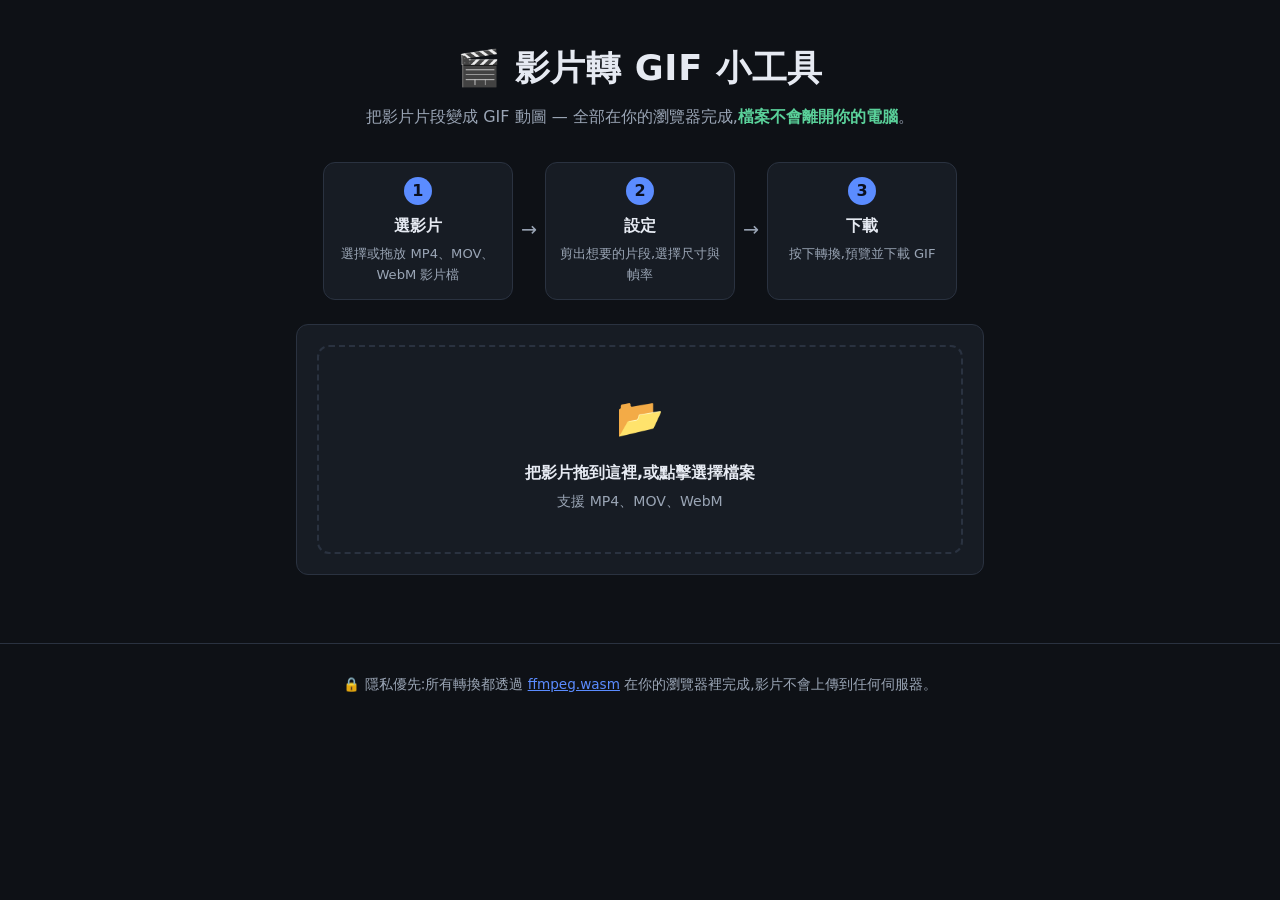
==== index.html @ 82e6c0b5 "建立影片轉 GIF 小工具網站 純 HTML/CSS/JS 靜態網站,使用 ffmpeg.wasm(單執行緒 core)在瀏覽器內 將影片片段轉成 GIF,支援拖放選檔、片段剪輯、尺寸/幀率選項、進度" ====
<!DOCTYPE html>
<html lang="zh-Hant">
<head>
  <meta charset="UTF-8">
  <meta name="viewport" content="width=device-width, initial-scale=1.0">
  <title>影片轉 GIF 小工具</title>
  <meta name="description" content="在瀏覽器裡把影片轉成 GIF,檔案不會上傳到任何伺服器。">
  <link rel="stylesheet" href="style.css">
  <link rel="icon" href="data:image/svg+xml,<svg xmlns='http://www.w3.org/2000/svg' viewBox='0 0 100 100'><text y='.9em' font-size='90'>🎬</text></svg>">
</head>
<body>
  <header class="site-header">
    <h1>🎬 影片轉 GIF 小工具</h1>
    <p class="tagline">把影片片段變成 GIF 動圖 — 全部在你的瀏覽器完成,<strong>檔案不會離開你的電腦</strong>。</p>
  </header>

  <main>
    <!-- 使用說明 -->
    <section class="steps" aria-label="使用說明">
      <div class="step">
        <div class="step-num">1</div>
        <h2>選影片</h2>
        <p>選擇或拖放 MP4、MOV、WebM 影片檔</p>
      </div>
      <div class="step-arrow" aria-hidden="true">→</div>
      <div class="step">
        <div class="step-num">2</div>
        <h2>設定</h2>
        <p>剪出想要的片段,選擇尺寸與幀率</p>
      </div>
      <div class="step-arrow" aria-hidden="true">→</div>
      <div class="step">
        <div class="step-num">3</div>
        <h2>下載</h2>
        <p>按下轉換,預覽並下載 GIF</p>
      </div>
    </section>

    <!-- 步驟 1:選擇檔案 -->
    <section class="card" id="pick-card">
      <div id="drop-zone" class="drop-zone" tabindex="0" role="button" aria-label="選擇或拖放影片檔">
        <div class="drop-icon" aria-hidden="true">📂</div>
        <p class="drop-title">把影片拖到這裡,或點擊選擇檔案</p>
        <p class="drop-hint">支援 MP4、MOV、WebM</p>
        <input type="file" id="file-input" accept="video/mp4,video/quicktime,video/webm,.mp4,.mov,.webm" hidden>
      </div>
      <p id="file-error" class="error-msg" hidden></p>
    </section>

    <!-- 步驟 2:預覽與設定 -->
    <section class="card workspace" id="workspace" hidden>
      <div class="file-info">
        <span id="file-name"></span>
        <button type="button" id="change-file-btn" class="btn btn-ghost">換一個影片</button>
      </div>

      <video id="video-preview" controls playsinline></video>

      <fieldset class="trim">
        <legend>剪輯片段</legend>
        <div class="trim-row">
          <label for="start-range">開始時間</label>
          <input type="range" id="start-range" min="0" max="0" step="0.1" value="0">
          <input type="number" id="start-input" min="0" step="0.1" value="0"> 秒
          <button type="button" class="btn btn-small" id="start-now-btn" title="把開始時間設為影片目前播放的位置">取目前位置</button>
        </div>
        <div class="trim-row">
          <label for="end-range">結束時間</label>
          <input type="range" id="end-range" min="0" max="0" step="0.1" value="0">
          <input type="number" id="end-input" min="0" step="0.1" value="0"> 秒
          <button type="button" class="btn btn-small" id="end-now-btn" title="把結束時間設為影片目前播放的位置">取目前位置</button>
        </div>
        <p class="trim-summary">片段長度:<strong id="clip-length">0</strong> 秒
          <button type="button" class="btn btn-small" id="play-clip-btn">▶ 播放此片段</button>
        </p>
        <p id="length-warning" class="warn-msg" hidden></p>
      </fieldset>

      <fieldset class="options">
        <legend>GIF 設定</legend>
        <div class="option-group" role="radiogroup" aria-label="GIF 尺寸">
          <span class="option-label">尺寸</span>
          <label class="chip"><input type="radio" name="size" value="240"><span>小(寬 240px)</span></label>
          <label class="chip"><input type="radio" name="size" value="360" checked><span>中(寬 360px)</span></label>
          <label class="chip"><input type="radio" name="size" value="480"><span>大(寬 480px)</span></label>
        </div>
        <div class="option-group" role="radiogroup" aria-label="幀率">
          <span class="option-label">幀率</span>
          <label class="chip"><input type="radio" name="fps" value="8"><span>8 fps(檔案較小)</span></label>
          <label class="chip"><input type="radio" name="fps" value="12" checked><span>12 fps(建議)</span></label>
          <label class="chip"><input type="radio" name="fps" value="15"><span>15 fps</span></label>
          <label class="chip"><input type="radio" name="fps" value="24"><span>24 fps(較流暢)</span></label>
        </div>
      </fieldset>

      <button type="button" id="convert-btn" class="btn btn-primary">🚀 開始轉換</button>

      <!-- 進度 -->
      <div id="progress-area" class="progress-area" hidden>
        <p id="progress-text">準備中…</p>
        <div class="progress-track"><div id="progress-bar" class="progress-bar"></div></div>
        <button type="button" id="cancel-btn" class="btn btn-ghost">取消</button>
      </div>
      <p id="convert-error" class="error-msg" hidden></p>
    </section>

    <!-- 步驟 3:結果 -->
    <section class="card" id="result-card" hidden>
      <h2 class="result-title">✅ 轉換完成!</h2>
      <img id="gif-preview" alt="轉換完成的 GIF 預覽">
      <p class="result-meta">檔案大小:<strong id="gif-size"></strong></p>
      <p id="size-warning" class="warn-msg" hidden></p>
      <div class="result-actions">
        <a id="download-btn" class="btn btn-primary" download="output.gif">⬇ 下載 GIF</a>
        <button type="button" id="again-btn" class="btn btn-ghost">調整設定再轉一次</button>
      </div>
    </section>
  </main>

  <footer class="site-footer">
    <p>🔒 隱私優先:所有轉換都透過 <a href="https://ffmpegwasm.netlify.app/" target="_blank" rel="noopener">ffmpeg.wasm</a> 在你的瀏覽器裡完成,影片不會上傳到任何伺服器。</p>
  </footer>

  <script src="app.js"></script>
</body>
</html>
---- style.css ----
/* ===== 影片轉 GIF 小工具 — 深色主題 ===== */

:root {
  --bg: #0e1116;
  --bg-card: #171c24;
  --bg-inset: #10151c;
  --border: #2a3240;
  --text: #e6eaf2;
  --text-dim: #9aa5b5;
  --accent: #5b8cff;
  --accent-hover: #7aa2ff;
  --accent-text: #0b1020;
  --warn: #ffc95c;
  --error: #ff7a7a;
  --ok: #5ad19a;
  --radius: 12px;
}

* { box-sizing: border-box; }

html { color-scheme: dark; }

body {
  margin: 0;
  background: var(--bg);
  color: var(--text);
  font-family: "Noto Sans TC", "PingFang TC", "Microsoft JhengHei",
    system-ui, -apple-system, "Segoe UI", sans-serif;
  line-height: 1.6;
  -webkit-font-smoothing: antialiased;
}

main {
  max-width: 720px;
  margin: 0 auto;
  padding: 0 16px 48px;
}

a { color: var(--accent); }

/* ---- 頁首 ---- */
.site-header {
  text-align: center;
  padding: 40px 16px 8px;
}

.site-header h1 {
  margin: 0 0 8px;
  font-size: clamp(1.6rem, 4vw, 2.2rem);
  letter-spacing: 0.02em;
}

.tagline {
  margin: 0;
  color: var(--text-dim);
}

.tagline strong { color: var(--ok); }

/* ---- 三步驟說明 ---- */
.steps {
  display: flex;
  align-items: stretch;
  justify-content: center;
  gap: 8px;
  margin: 24px 0;
}

.step {
  flex: 1;
  max-width: 190px;
  background: var(--bg-card);
  border: 1px solid var(--border);
  border-radius: var(--radius);
  padding: 14px 12px;
  text-align: center;
}

.step h2 {
  margin: 8px 0 4px;
  font-size: 1rem;
}

.step p {
  margin: 0;
  font-size: 0.82rem;
  color: var(--text-dim);
}

.step-num {
  width: 28px;
  height: 28px;
  margin: 0 auto;
  border-radius: 50%;
  background: var(--accent);
  color: var(--accent-text);
  font-weight: 700;
  display: flex;
  align-items: center;
  justify-content: center;
}

.step-arrow {
  align-self: center;
  color: var(--text-dim);
  font-size: 1.2rem;
}

/* ---- 卡片 ---- */
.card {
  background: var(--bg-card);
  border: 1px solid var(--border);
  border-radius: var(--radius);
  padding: 20px;
  margin-bottom: 20px;
}

/* ---- 拖放區 ---- */
.drop-zone {
  border: 2px dashed var(--border);
  border-radius: var(--radius);
  padding: 40px 16px;
  text-align: center;
  cursor: pointer;
  transition: border-color 0.15s, background-color 0.15s;
}

.drop-zone:hover,
.drop-zone:focus-visible,
.drop-zone.dragover {
  border-color: var(--accent);
  background: rgba(91, 140, 255, 0.06);
  outline: none;
}

.drop-icon { font-size: 2.4rem; }

.drop-title {
  margin: 12px 0 4px;
  font-weight: 600;
}

.drop-hint {
  margin: 0;
  color: var(--text-dim);
  font-size: 0.88rem;
}

/* ---- 工作區 ---- */
.file-info {
  display: flex;
  align-items: center;
  justify-content: space-between;
  gap: 12px;
  margin-bottom: 12px;
  color: var(--text-dim);
  font-size: 0.9rem;
  word-break: break-all;
}

#video-preview {
  width: 100%;
  max-height: 380px;
  border-radius: 8px;
  background: #000;
}

/* ---- 剪輯 / 選項 ---- */
fieldset {
  border: 1px solid var(--border);
  border-radius: var(--radius);
  margin: 16px 0 0;
  padding: 12px 16px 16px;
}

legend {
  padding: 0 8px;
  color: var(--text-dim);
  font-size: 0.88rem;
}

.trim-row {
  display: flex;
  align-items: center;
  gap: 10px;
  margin: 10px 0;
  flex-wrap: wrap;
}

.trim-row label {
  width: 64px;
  flex-shrink: 0;
  font-size: 0.9rem;
}

.trim-row input[type="range"] {
  flex: 1;
  min-width: 140px;
  accent-color: var(--accent);
}

.trim-row input[type="number"] {
  width: 84px;
  background: var(--bg-inset);
  color: var(--text);
  border: 1px solid var(--border);
  border-radius: 6px;
  padding: 6px 8px;
  font-size: 0.9rem;
}

.trim-summary {
  margin: 12px 0 0;
  font-size: 0.9rem;
  color: var(--text-dim);
  display: flex;
  align-items: center;
  gap: 12px;
  flex-wrap: wrap;
}

.trim-summary strong { color: var(--text); }

/* ---- 選項 chips ---- */
.option-group {
  display: flex;
  align-items: center;
  gap: 8px;
  flex-wrap: wrap;
  margin: 10px 0;
}

.option-label {
  width: 40px;
  flex-shrink: 0;
  font-size: 0.9rem;
}

.chip input { position: absolute; opacity: 0; pointer-events: none; }

.chip span {
  display: inline-block;
  padding: 6px 14px;
  border: 1px solid var(--border);
  border-radius: 999px;
  font-size: 0.85rem;
  color: var(--text-dim);
  cursor: pointer;
  transition: all 0.15s;
  user-select: none;
}

.chip input:checked + span {
  background: var(--accent);
  border-color: var(--accent);
  color: var(--accent-text);
  font-weight: 600;
}

.chip input:focus-visible + span {
  outline: 2px solid var(--accent-hover);
  outline-offset: 2px;
}

.chip:hover span { border-color: var(--accent); }

/* ---- 按鈕 ---- */
.btn {
  display: inline-flex;
  align-items: center;
  justify-content: center;
  gap: 6px;
  border: 1px solid var(--border);
  border-radius: 8px;
  background: var(--bg-inset);
  color: var(--text);
  padding: 10px 18px;
  font-size: 0.95rem;
  font-family: inherit;
  cursor: pointer;
  text-decoration: none;
  transition: all 0.15s;
}

.btn:hover { border-color: var(--accent); }

.btn-primary {
  background: var(--accent);
  border-color: var(--accent);
  color: var(--accent-text);
  font-weight: 700;
  width: 100%;
  margin-top: 20px;
  padding: 13px 18px;
  font-size: 1.05rem;
}

.btn-primary:hover { background: var(--accent-hover); }

.btn-primary:disabled {
  opacity: 0.5;
  cursor: not-allowed;
}

.btn-ghost {
  background: transparent;
  color: var(--text-dim);
  padding: 6px 12px;
  font-size: 0.85rem;
  flex-shrink: 0;
}

.btn-small {
  padding: 4px 10px;
  font-size: 0.8rem;
  color: var(--text-dim);
}

/* ---- 進度 ---- */
.progress-area {
  margin-top: 20px;
  text-align: center;
}

#progress-text {
  margin: 0 0 10px;
  color: var(--text-dim);
  font-size: 0.9rem;
}

.progress-track {
  height: 10px;
  border-radius: 999px;
  background: var(--bg-inset);
  border: 1px solid var(--border);
  overflow: hidden;
  margin-bottom: 12px;
}

.progress-bar {
  height: 100%;
  width: 0%;
  border-radius: 999px;
  background: linear-gradient(90deg, var(--accent), #8ad1ff);
  transition: width 0.2s;
}

/* ---- 結果 ---- */
#result-card { text-align: center; }

.result-title { margin: 0 0 16px; font-size: 1.2rem; color: var(--ok); }

#gif-preview {
  max-width: 100%;
  border-radius: 8px;
  border: 1px solid var(--border);
}

.result-meta {
  color: var(--text-dim);
  font-size: 0.9rem;
}

.result-meta strong { color: var(--text); }

.result-actions {
  display: flex;
  gap: 12px;
  justify-content: center;
  flex-wrap: wrap;
}

.result-actions .btn-primary {
  width: auto;
  margin-top: 0;
}

/* ---- 訊息 ---- */
.error-msg {
  color: var(--error);
  font-size: 0.9rem;
  margin: 12px 0 0;
  white-space: pre-line;
}

.warn-msg {
  color: var(--warn);
  font-size: 0.88rem;
  background: rgba(255, 201, 92, 0.08);
  border: 1px solid rgba(255, 201, 92, 0.3);
  border-radius: 8px;
  padding: 10px 12px;
  margin: 12px 0 0;
}

/* ---- 頁尾 ---- */
.site-footer {
  text-align: center;
  color: var(--text-dim);
  font-size: 0.85rem;
  padding: 16px;
  border-top: 1px solid var(--border);
}

/* ---- 手機 ---- */
@media (max-width: 560px) {
  .steps { flex-direction: column; align-items: center; }
  .step { max-width: 100%; width: 100%; }
  .step-arrow { transform: rotate(90deg); }
  .trim-row label { width: 100%; }
  .option-label { width: 100%; }
}
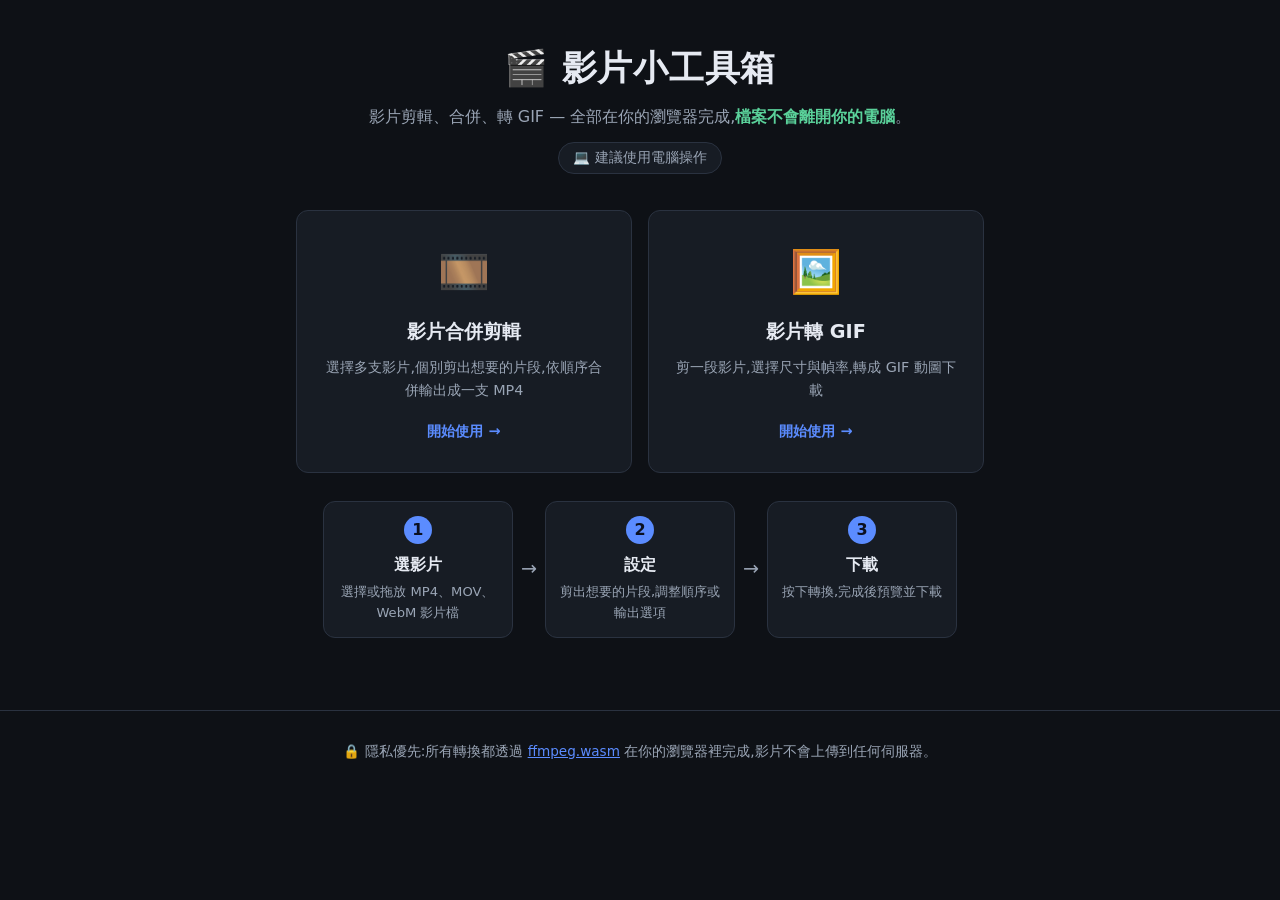
==== commit 15961fb2: "v2 第一階段:新增影片合併剪輯工具,首頁改為工具選單 - index.html 改為工具選單(影片合併剪輯/影片轉 GIF 兩個入口),標示建議使用電腦操作 - 新增 merge.html/merg" ====
--- a/index.html
+++ b/index.html
@@ -3,19 +3,34 @@
 <head>
   <meta charset="UTF-8">
   <meta name="viewport" content="width=device-width, initial-scale=1.0">
-  <title>影片轉 GIF 小工具</title>
-  <meta name="description" content="在瀏覽器裡把影片轉成 GIF,檔案不會上傳到任何伺服器。">
+  <title>影片小工具箱</title>
+  <meta name="description" content="在瀏覽器裡剪輯合併影片、把影片轉成 GIF,檔案不會上傳到任何伺服器。">
   <link rel="stylesheet" href="style.css">
   <link rel="icon" href="data:image/svg+xml,<svg xmlns='http://www.w3.org/2000/svg' viewBox='0 0 100 100'><text y='.9em' font-size='90'>🎬</text></svg>">
 </head>
 <body>
   <header class="site-header">
-    <h1>🎬 影片轉 GIF 小工具</h1>
-    <p class="tagline">把影片片段變成 GIF 動圖 — 全部在你的瀏覽器完成,<strong>檔案不會離開你的電腦</strong>。</p>
+    <h1>🎬 影片小工具箱</h1>
+    <p class="tagline">影片剪輯、合併、轉 GIF — 全部在你的瀏覽器完成,<strong>檔案不會離開你的電腦</strong>。</p>
+    <p class="desktop-hint">💻 建議使用電腦操作</p>
   </header>
 
   <main>
-    <!-- 使用說明 -->
+    <section class="tool-menu" aria-label="工具選單">
+      <a class="tool-card" href="merge.html">
+        <div class="tool-icon" aria-hidden="true">🎞️</div>
+        <h2>影片合併剪輯</h2>
+        <p>選擇多支影片,個別剪出想要的片段,依順序合併輸出成一支 MP4</p>
+        <span class="tool-go">開始使用 →</span>
+      </a>
+      <a class="tool-card" href="gif.html">
+        <div class="tool-icon" aria-hidden="true">🖼️</div>
+        <h2>影片轉 GIF</h2>
+        <p>剪一段影片,選擇尺寸與幀率,轉成 GIF 動圖下載</p>
+        <span class="tool-go">開始使用 →</span>
+      </a>
+    </section>
+
     <section class="steps" aria-label="使用說明">
       <div class="step">
         <div class="step-num">1</div>
@@ -26,93 +41,13 @@
       <div class="step">
         <div class="step-num">2</div>
         <h2>設定</h2>
-        <p>剪出想要的片段,選擇尺寸與幀率</p>
+        <p>剪出想要的片段,調整順序或輸出選項</p>
       </div>
       <div class="step-arrow" aria-hidden="true">→</div>
       <div class="step">
         <div class="step-num">3</div>
         <h2>下載</h2>
-        <p>按下轉換,預覽並下載 GIF</p>
-      </div>
-    </section>
-
-    <!-- 步驟 1:選擇檔案 -->
-    <section class="card" id="pick-card">
-      <div id="drop-zone" class="drop-zone" tabindex="0" role="button" aria-label="選擇或拖放影片檔">
-        <div class="drop-icon" aria-hidden="true">📂</div>
-        <p class="drop-title">把影片拖到這裡,或點擊選擇檔案</p>
-        <p class="drop-hint">支援 MP4、MOV、WebM</p>
-        <input type="file" id="file-input" accept="video/mp4,video/quicktime,video/webm,.mp4,.mov,.webm" hidden>
-      </div>
-      <p id="file-error" class="error-msg" hidden></p>
-    </section>
-
-    <!-- 步驟 2:預覽與設定 -->
-    <section class="card workspace" id="workspace" hidden>
-      <div class="file-info">
-        <span id="file-name"></span>
-        <button type="button" id="change-file-btn" class="btn btn-ghost">換一個影片</button>
-      </div>
-
-      <video id="video-preview" controls playsinline></video>
-
-      <fieldset class="trim">
-        <legend>剪輯片段</legend>
-        <div class="trim-row">
-          <label for="start-range">開始時間</label>
-          <input type="range" id="start-range" min="0" max="0" step="0.1" value="0">
-          <input type="number" id="start-input" min="0" step="0.1" value="0"> 秒
-          <button type="button" class="btn btn-small" id="start-now-btn" title="把開始時間設為影片目前播放的位置">取目前位置</button>
-        </div>
-        <div class="trim-row">
-          <label for="end-range">結束時間</label>
-          <input type="range" id="end-range" min="0" max="0" step="0.1" value="0">
-          <input type="number" id="end-input" min="0" step="0.1" value="0"> 秒
-          <button type="button" class="btn btn-small" id="end-now-btn" title="把結束時間設為影片目前播放的位置">取目前位置</button>
-        </div>
-        <p class="trim-summary">片段長度:<strong id="clip-length">0</strong> 秒
-          <button type="button" class="btn btn-small" id="play-clip-btn">▶ 播放此片段</button>
-        </p>
-        <p id="length-warning" class="warn-msg" hidden></p>
-      </fieldset>
-
-      <fieldset class="options">
-        <legend>GIF 設定</legend>
-        <div class="option-group" role="radiogroup" aria-label="GIF 尺寸">
-          <span class="option-label">尺寸</span>
-          <label class="chip"><input type="radio" name="size" value="240"><span>小(寬 240px)</span></label>
-          <label class="chip"><input type="radio" name="size" value="360" checked><span>中(寬 360px)</span></label>
-          <label class="chip"><input type="radio" name="size" value="480"><span>大(寬 480px)</span></label>
-        </div>
-        <div class="option-group" role="radiogroup" aria-label="幀率">
-          <span class="option-label">幀率</span>
-          <label class="chip"><input type="radio" name="fps" value="8"><span>8 fps(檔案較小)</span></label>
-          <label class="chip"><input type="radio" name="fps" value="12" checked><span>12 fps(建議)</span></label>
-          <label class="chip"><input type="radio" name="fps" value="15"><span>15 fps</span></label>
-          <label class="chip"><input type="radio" name="fps" value="24"><span>24 fps(較流暢)</span></label>
-        </div>
-      </fieldset>
-
-      <button type="button" id="convert-btn" class="btn btn-primary">🚀 開始轉換</button>
-
-      <!-- 進度 -->
-      <div id="progress-area" class="progress-area" hidden>
-        <p id="progress-text">準備中…</p>
-        <div class="progress-track"><div id="progress-bar" class="progress-bar"></div></div>
-        <button type="button" id="cancel-btn" class="btn btn-ghost">取消</button>
-      </div>
-      <p id="convert-error" class="error-msg" hidden></p>
-    </section>
-
-    <!-- 步驟 3:結果 -->
-    <section class="card" id="result-card" hidden>
-      <h2 class="result-title">✅ 轉換完成!</h2>
-      <img id="gif-preview" alt="轉換完成的 GIF 預覽">
-      <p class="result-meta">檔案大小:<strong id="gif-size"></strong></p>
-      <p id="size-warning" class="warn-msg" hidden></p>
-      <div class="result-actions">
-        <a id="download-btn" class="btn btn-primary" download="output.gif">⬇ 下載 GIF</a>
-        <button type="button" id="again-btn" class="btn btn-ghost">調整設定再轉一次</button>
+        <p>按下轉換,完成後預覽並下載</p>
       </div>
     </section>
   </main>
@@ -120,7 +55,5 @@
   <footer class="site-footer">
     <p>🔒 隱私優先:所有轉換都透過 <a href="https://ffmpegwasm.netlify.app/" target="_blank" rel="noopener">ffmpeg.wasm</a> 在你的瀏覽器裡完成,影片不會上傳到任何伺服器。</p>
   </footer>
-
-  <script src="app.js"></script>
 </body>
 </html>
--- a/style.css
+++ b/style.css
@@ -57,6 +57,74 @@
 
 .tagline strong { color: var(--ok); }
 
+.desktop-hint {
+  display: inline-block;
+  margin: 12px 0 0;
+  padding: 4px 14px;
+  border: 1px solid var(--border);
+  border-radius: 999px;
+  color: var(--text-dim);
+  font-size: 0.85rem;
+  background: var(--bg-card);
+}
+
+.back-link {
+  margin: 0 0 4px;
+  font-size: 0.9rem;
+}
+
+.back-link a {
+  color: var(--text-dim);
+  text-decoration: none;
+}
+
+.back-link a:hover { color: var(--accent); }
+
+/* ---- 工具選單 ---- */
+.tool-menu {
+  display: flex;
+  gap: 16px;
+  margin: 28px 0;
+}
+
+.tool-card {
+  flex: 1;
+  display: block;
+  background: var(--bg-card);
+  border: 1px solid var(--border);
+  border-radius: var(--radius);
+  padding: 28px 24px;
+  text-align: center;
+  text-decoration: none;
+  color: var(--text);
+  transition: border-color 0.15s, transform 0.15s, background-color 0.15s;
+}
+
+.tool-card:hover {
+  border-color: var(--accent);
+  background: rgba(91, 140, 255, 0.06);
+  transform: translateY(-2px);
+}
+
+.tool-icon { font-size: 2.6rem; }
+
+.tool-card h2 {
+  margin: 12px 0 8px;
+  font-size: 1.2rem;
+}
+
+.tool-card p {
+  margin: 0 0 16px;
+  color: var(--text-dim);
+  font-size: 0.9rem;
+}
+
+.tool-go {
+  color: var(--accent);
+  font-size: 0.9rem;
+  font-weight: 600;
+}
+
 /* ---- 三步驟說明 ---- */
 .steps {
   display: flex;
@@ -316,6 +384,134 @@
   color: var(--text-dim);
 }
 
+/* ---- 影片清單(合併剪輯) ---- */
+.list-header {
+  display: flex;
+  align-items: baseline;
+  justify-content: space-between;
+  gap: 12px;
+  flex-wrap: wrap;
+}
+
+.section-title {
+  margin: 0;
+  font-size: 1.05rem;
+}
+
+.list-total {
+  margin: 0;
+  color: var(--text-dim);
+  font-size: 0.9rem;
+}
+
+.list-total strong { color: var(--text); }
+
+.list-hint {
+  margin: 8px 0 0;
+  color: var(--text-dim);
+  font-size: 0.85rem;
+}
+
+.video-list {
+  list-style: none;
+  margin: 16px 0;
+  padding: 0;
+  display: flex;
+  flex-direction: column;
+  gap: 8px;
+}
+
+.video-item {
+  display: flex;
+  align-items: center;
+  gap: 10px;
+  background: var(--bg-inset);
+  border: 1px solid var(--border);
+  border-radius: 10px;
+  padding: 10px 12px;
+}
+
+.video-item.selected { border-color: var(--accent); }
+
+.video-item.dragging { opacity: 0.4; }
+
+.video-item.drop-target {
+  border-color: var(--accent);
+  background: rgba(91, 140, 255, 0.1);
+}
+
+.drag-handle {
+  cursor: grab;
+  color: var(--text-dim);
+  font-size: 1.1rem;
+  user-select: none;
+  flex-shrink: 0;
+}
+
+.item-index {
+  width: 24px;
+  height: 24px;
+  flex-shrink: 0;
+  border-radius: 50%;
+  background: var(--border);
+  color: var(--text);
+  font-size: 0.8rem;
+  font-weight: 700;
+  display: flex;
+  align-items: center;
+  justify-content: center;
+}
+
+.item-info {
+  flex: 1;
+  min-width: 0;
+}
+
+.item-name {
+  font-size: 0.92rem;
+  overflow: hidden;
+  text-overflow: ellipsis;
+  white-space: nowrap;
+}
+
+.item-meta {
+  color: var(--text-dim);
+  font-size: 0.8rem;
+}
+
+.item-actions {
+  display: flex;
+  gap: 6px;
+  flex-shrink: 0;
+}
+
+.item-actions .btn:disabled {
+  opacity: 0.35;
+  cursor: not-allowed;
+}
+
+#editor-video,
+#result-video {
+  width: 100%;
+  max-height: 380px;
+  border-radius: 8px;
+  background: #000;
+}
+
+.merge-summary {
+  margin: 0;
+  font-size: 0.95rem;
+  color: var(--text-dim);
+}
+
+.merge-summary strong { color: var(--text); }
+
+.merge-hint {
+  margin: 8px 0 0;
+  color: var(--text-dim);
+  font-size: 0.85rem;
+}
+
 /* ---- 進度 ---- */
 .progress-area {
   margin-top: 20px;
@@ -409,4 +605,8 @@
   .step-arrow { transform: rotate(90deg); }
   .trim-row label { width: 100%; }
   .option-label { width: 100%; }
-}
+  .tool-menu { flex-direction: column; }
+  .video-item { flex-wrap: wrap; }
+  .item-info { min-width: 60%; }
+  .item-actions { width: 100%; justify-content: flex-end; }
+}
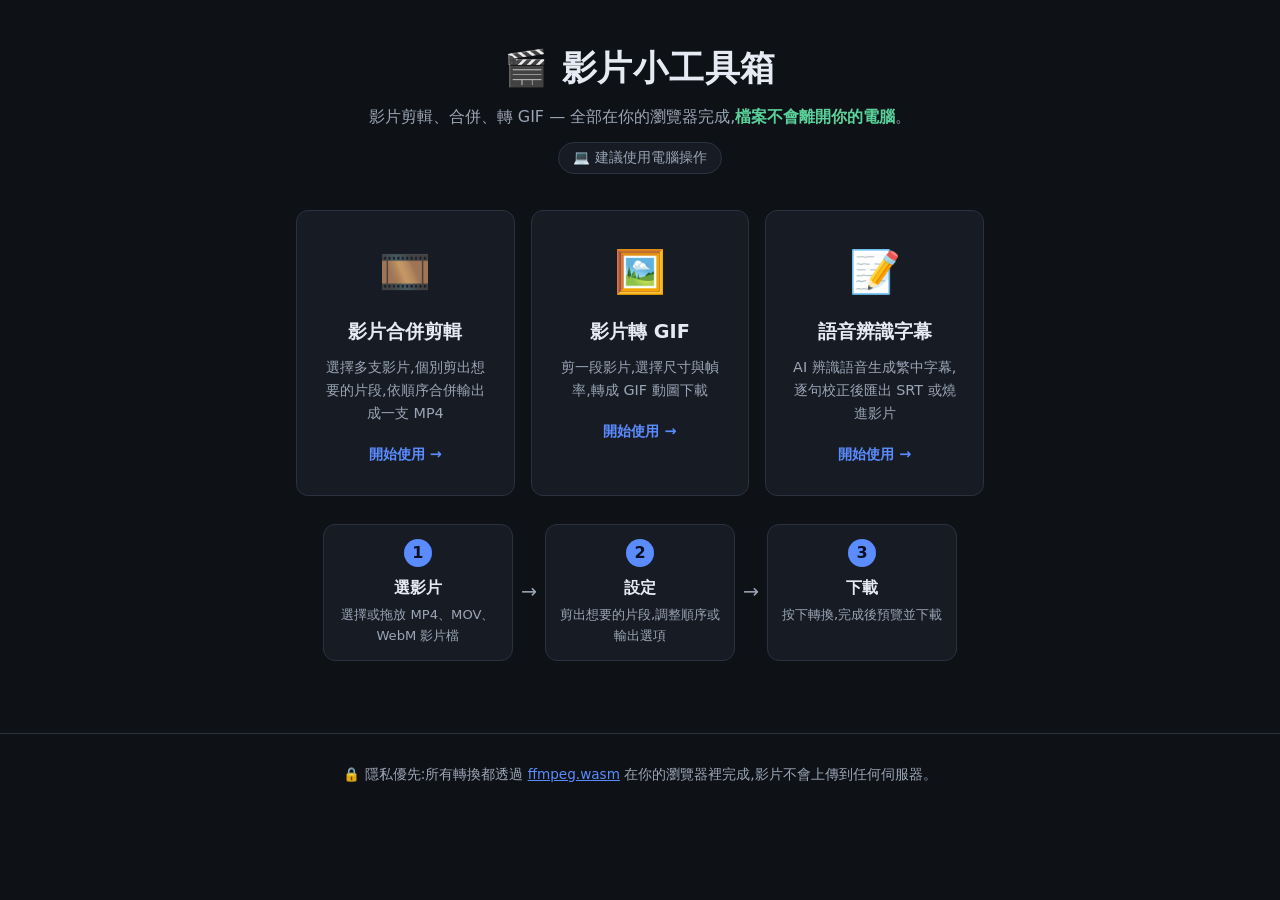
==== commit 19b5518d: "v2 第三階段:語音辨識生成字幕(Whisper + 編輯器 + SRT + 燒錄) - 新增 subtitle.html/subtitle.js:transformers.js(3.8.1)+ Wh" ====
--- a/index.html
+++ b/index.html
@@ -29,6 +29,12 @@
         <p>剪一段影片,選擇尺寸與幀率,轉成 GIF 動圖下載</p>
         <span class="tool-go">開始使用 →</span>
       </a>
+      <a class="tool-card" href="subtitle.html">
+        <div class="tool-icon" aria-hidden="true">📝</div>
+        <h2>語音辨識字幕</h2>
+        <p>AI 辨識語音生成繁中字幕,逐句校正後匯出 SRT 或燒進影片</p>
+        <span class="tool-go">開始使用 →</span>
+      </a>
     </section>
 
     <section class="steps" aria-label="使用說明">
--- a/style.css
+++ b/style.css
@@ -83,12 +83,14 @@
 /* ---- 工具選單 ---- */
 .tool-menu {
   display: flex;
+  flex-wrap: wrap;
   gap: 16px;
   margin: 28px 0;
 }
 
 .tool-card {
   flex: 1;
+  min-width: 200px;
   display: block;
   background: var(--bg-card);
   border: 1px solid var(--border);
@@ -510,6 +512,200 @@
   margin: 8px 0 0;
   color: var(--text-dim);
   font-size: 0.85rem;
+}
+
+/* ---- 自動剪輯開關 ---- */
+.switch-row {
+  display: flex;
+  align-items: center;
+  gap: 10px;
+  cursor: pointer;
+  margin: 6px 0;
+  user-select: none;
+}
+
+.switch-row input {
+  position: absolute;
+  opacity: 0;
+  pointer-events: none;
+}
+
+.switch-track {
+  width: 40px;
+  height: 22px;
+  flex-shrink: 0;
+  border-radius: 999px;
+  background: var(--bg-inset);
+  border: 1px solid var(--border);
+  position: relative;
+  transition: background-color 0.15s, border-color 0.15s;
+}
+
+.switch-track::after {
+  content: "";
+  position: absolute;
+  top: 2px;
+  left: 2px;
+  width: 16px;
+  height: 16px;
+  border-radius: 50%;
+  background: var(--text-dim);
+  transition: transform 0.15s, background-color 0.15s;
+}
+
+.switch-row input:checked + .switch-track {
+  background: var(--accent);
+  border-color: var(--accent);
+}
+
+.switch-row input:checked + .switch-track::after {
+  transform: translateX(18px);
+  background: var(--accent-text);
+}
+
+.switch-row input:focus-visible + .switch-track {
+  outline: 2px solid var(--accent-hover);
+  outline-offset: 2px;
+}
+
+.switch-label { font-size: 0.95rem; }
+
+/* ---- 自動剪輯預覽 ---- */
+.analysis-notes {
+  list-style: none;
+  margin: 12px 0 0;
+  padding: 10px 12px;
+  border: 1px solid var(--border);
+  border-radius: 8px;
+  background: var(--bg-inset);
+  color: var(--text-dim);
+  font-size: 0.85rem;
+  display: flex;
+  flex-direction: column;
+  gap: 6px;
+}
+
+.cut-list {
+  list-style: none;
+  margin: 12px 0;
+  padding: 0;
+  display: flex;
+  flex-direction: column;
+  gap: 6px;
+  max-height: 320px;
+  overflow-y: auto;
+}
+
+.cut-item {
+  display: flex;
+  align-items: center;
+  justify-content: space-between;
+  gap: 10px;
+  background: var(--bg-inset);
+  border: 1px solid var(--border);
+  border-radius: 8px;
+  padding: 8px 12px;
+  font-size: 0.88rem;
+}
+
+.cut-item.kept { opacity: 0.55; }
+
+.cut-item.kept .cut-desc { text-decoration: line-through; }
+
+.cut-desc {
+  min-width: 0;
+  overflow: hidden;
+  text-overflow: ellipsis;
+  white-space: nowrap;
+}
+
+.cut-check {
+  display: flex;
+  align-items: center;
+  gap: 6px;
+  color: var(--text-dim);
+  cursor: pointer;
+  flex-shrink: 0;
+  user-select: none;
+}
+
+.cut-check input { accent-color: var(--accent); }
+
+.cut-stats {
+  margin: 12px 0;
+  font-size: 0.92rem;
+  color: var(--text-dim);
+}
+
+.cut-stats strong { color: var(--text); }
+
+/* ---- 字幕編輯器 ---- */
+.sub-list {
+  list-style: none;
+  margin: 12px 0;
+  padding: 0;
+  display: flex;
+  flex-direction: column;
+  gap: 6px;
+  max-height: 420px;
+  overflow-y: auto;
+}
+
+.sub-row {
+  display: flex;
+  align-items: center;
+  gap: 6px;
+  background: var(--bg-inset);
+  border: 1px solid var(--border);
+  border-radius: 8px;
+  padding: 6px 10px;
+}
+
+.sub-row.active { border-color: var(--accent); }
+
+.sub-play { flex-shrink: 0; }
+
+.sub-time {
+  width: 76px;
+  flex-shrink: 0;
+  background: var(--bg-card);
+  color: var(--text);
+  border: 1px solid var(--border);
+  border-radius: 6px;
+  padding: 5px 6px;
+  font-size: 0.85rem;
+}
+
+.sub-dash { color: var(--text-dim); }
+
+.sub-text {
+  flex: 1;
+  min-width: 120px;
+  background: var(--bg-card);
+  color: var(--text);
+  border: 1px solid var(--border);
+  border-radius: 6px;
+  padding: 5px 8px;
+  font-size: 0.92rem;
+}
+
+.sub-text:focus,
+.sub-time:focus {
+  outline: none;
+  border-color: var(--accent);
+}
+
+.sub-actions {
+  display: flex;
+  gap: 4px;
+  flex-shrink: 0;
+}
+
+.export-actions { margin-top: 16px; }
+
+@media (max-width: 560px) {
+  .sub-row { flex-wrap: wrap; }
+  .sub-text { width: 100%; order: 5; }
 }
 
 /* ---- 進度 ---- */
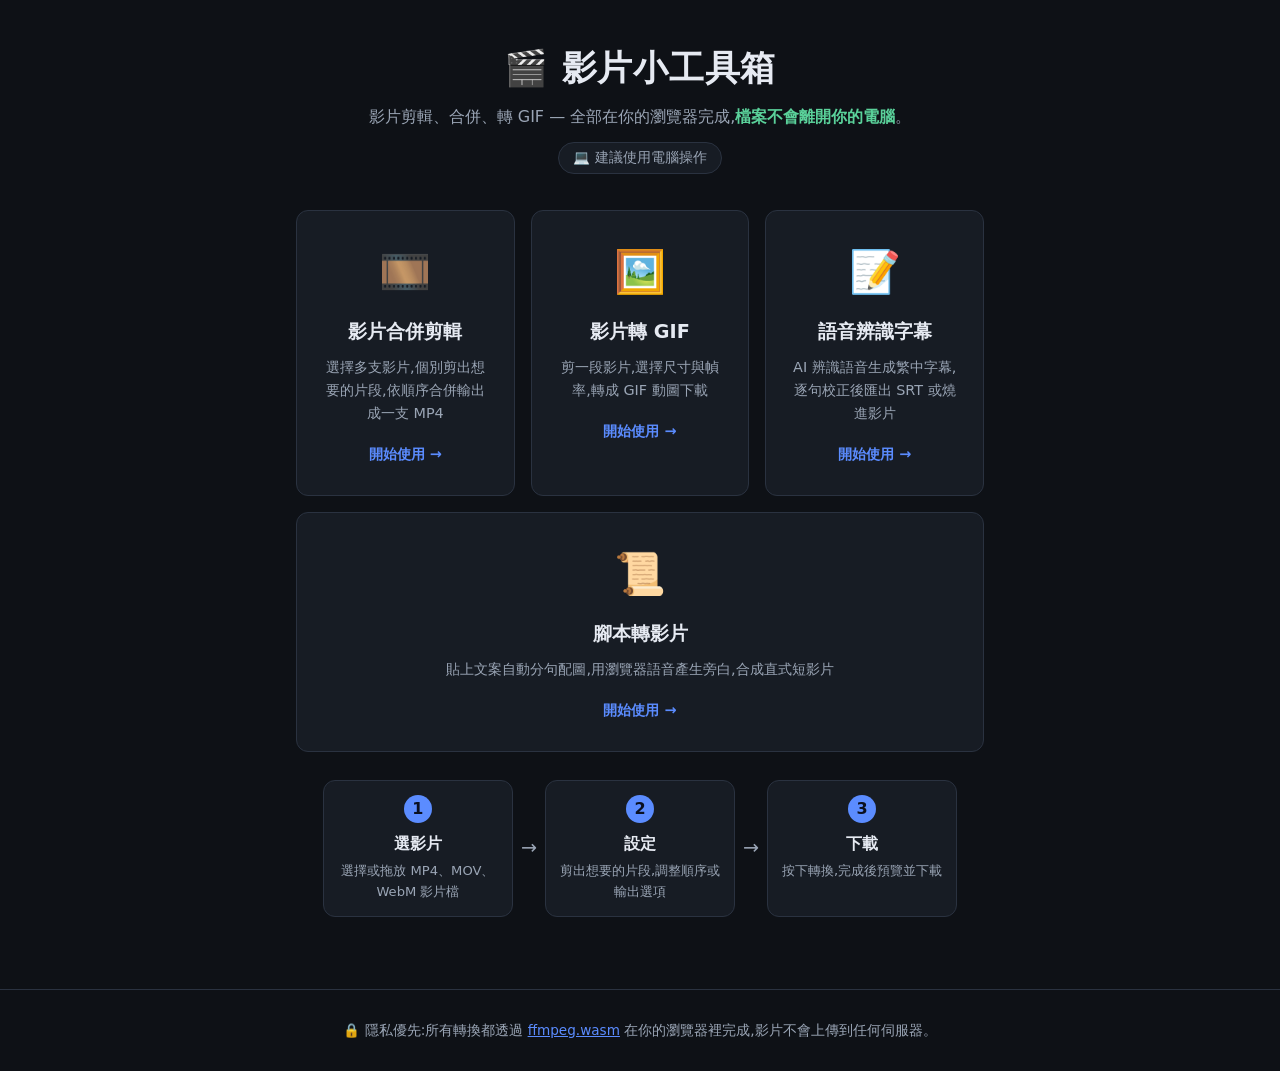
==== commit de2eff04: "v4:腳本轉影片(文案分句 → 配圖 → TTS 旁白 → 直式短影片 + SRT) - script.html / script.js:4 步驟精靈(貼腳本、配圖、語音樣式、預覽輸出) - 依標點分" ====
--- a/index.html
+++ b/index.html
@@ -35,6 +35,12 @@
         <p>AI 辨識語音生成繁中字幕,逐句校正後匯出 SRT 或燒進影片</p>
         <span class="tool-go">開始使用 →</span>
       </a>
+      <a class="tool-card" href="script.html">
+        <div class="tool-icon" aria-hidden="true">📜</div>
+        <h2>腳本轉影片</h2>
+        <p>貼上文案自動分句配圖,用瀏覽器語音產生旁白,合成直式短影片</p>
+        <span class="tool-go">開始使用 →</span>
+      </a>
     </section>
 
     <section class="steps" aria-label="使用說明">
--- a/style.css
+++ b/style.css
@@ -640,6 +640,54 @@
 .cut-stats strong { color: var(--text); }
 
 /* ---- 字幕編輯器 ---- */
+.video-wrap { position: relative; }
+
+.caption-overlay {
+  position: absolute;
+  left: 6%;
+  right: 6%;
+  bottom: 12%;
+  text-align: center;
+  color: #fff;
+  font-size: 1.05rem;
+  line-height: 1.4;
+  text-shadow: 0 0 4px #000, 0 2px 4px #000, 0 0 8px #000;
+  pointer-events: none;
+  user-select: none;
+}
+
+.offset-row {
+  display: flex;
+  align-items: center;
+  gap: 8px;
+  flex-wrap: wrap;
+  margin: 12px 0;
+  padding: 10px 12px;
+  background: var(--bg-inset);
+  border: 1px solid var(--border);
+  border-radius: 8px;
+}
+
+.offset-label {
+  font-size: 0.9rem;
+  flex-shrink: 0;
+}
+
+.offset-row input[type="number"] {
+  width: 80px;
+  background: var(--bg-card);
+  color: var(--text);
+  border: 1px solid var(--border);
+  border-radius: 6px;
+  padding: 5px 8px;
+  font-size: 0.9rem;
+}
+
+.offset-hint {
+  flex-basis: 100%;
+  color: var(--text-dim);
+  font-size: 0.8rem;
+}
 .sub-list {
   list-style: none;
   margin: 12px 0;
@@ -783,6 +831,391 @@
   border-radius: 8px;
   padding: 10px 12px;
   margin: 12px 0 0;
+}
+
+/* ---- 發佈準備包 ---- */
+.platform-guide {
+  display: flex;
+  gap: 12px;
+  margin-top: 12px;
+  flex-wrap: wrap;
+}
+
+.platform {
+  flex: 1;
+  min-width: 180px;
+  background: var(--bg-inset);
+  border: 1px solid var(--border);
+  border-radius: 8px;
+  padding: 10px 14px;
+}
+
+.platform h3 {
+  margin: 0 0 4px;
+  font-size: 0.95rem;
+}
+
+.platform p {
+  margin: 0;
+  color: var(--text-dim);
+  font-size: 0.83rem;
+}
+
+.version-row {
+  display: flex;
+  align-items: center;
+  justify-content: space-between;
+  gap: 16px;
+  border-top: 1px solid var(--border);
+  margin-top: 16px;
+  padding-top: 16px;
+  flex-wrap: wrap;
+}
+
+.version-row > div { flex: 1; min-width: 240px; }
+
+.version-title { margin: 0 0 4px; font-size: 1rem; }
+
+.version-desc {
+  margin: 0 0 8px;
+  color: var(--text-dim);
+  font-size: 0.85rem;
+}
+
+.btn-inline {
+  width: auto;
+  margin-top: 0;
+  flex-shrink: 0;
+}
+
+.portrait-result {
+  margin-top: 16px;
+  text-align: center;
+}
+
+#portrait-video {
+  max-height: 420px;
+  max-width: 100%;
+  border-radius: 8px;
+  background: #000;
+}
+
+.thumb-grid {
+  display: grid;
+  grid-template-columns: repeat(auto-fill, minmax(150px, 1fr));
+  gap: 10px;
+  margin: 14px 0;
+}
+
+.thumb-btn {
+  position: relative;
+  padding: 0;
+  border: 2px solid var(--border);
+  border-radius: 8px;
+  overflow: hidden;
+  cursor: pointer;
+  background: #000;
+  line-height: 0;
+}
+
+.thumb-btn img { width: 100%; }
+
+.thumb-btn span {
+  position: absolute;
+  right: 6px;
+  bottom: 6px;
+  background: rgba(0, 0, 0, 0.7);
+  color: #fff;
+  font-size: 0.75rem;
+  line-height: 1.4;
+  padding: 1px 6px;
+  border-radius: 4px;
+}
+
+.thumb-btn:hover { border-color: var(--accent); }
+
+.thumb-btn.selected { border-color: var(--accent); box-shadow: 0 0 0 2px var(--accent); }
+
+.cover-area {
+  margin-top: 14px;
+  text-align: center;
+}
+
+#cover-preview {
+  max-width: 100%;
+  max-height: 300px;
+  border-radius: 8px;
+  border: 1px solid var(--border);
+  margin-bottom: 10px;
+}
+
+.ok-msg {
+  color: var(--ok);
+  font-size: 0.9rem;
+  margin: 10px 0 0;
+  text-align: center;
+}
+
+.btn-disabled {
+  opacity: 0.45;
+  pointer-events: none;
+}
+
+/* ---- 腳本轉影片 ---- */
+.wizard-nav {
+  display: flex;
+  align-items: center;
+  justify-content: center;
+  gap: 6px;
+  margin: 24px 0;
+  flex-wrap: wrap;
+}
+
+.wizard-step {
+  display: inline-flex;
+  align-items: center;
+  gap: 8px;
+  background: var(--bg-card);
+  border: 1px solid var(--border);
+  border-radius: 999px;
+  color: var(--text-dim);
+  padding: 7px 16px 7px 8px;
+  font-family: inherit;
+  font-size: 0.9rem;
+  cursor: pointer;
+  transition: border-color 0.15s, color 0.15s, background-color 0.15s;
+}
+
+.wizard-step:hover:not(:disabled) { border-color: var(--accent); }
+
+.wizard-step:disabled { opacity: 0.45; cursor: not-allowed; }
+
+.wizard-step.is-active {
+  border-color: var(--accent);
+  color: var(--text);
+  background: rgba(91, 140, 255, 0.08);
+}
+
+.wizard-step .step-num {
+  width: 22px;
+  height: 22px;
+  font-size: 0.78rem;
+  margin: 0;
+}
+
+.script-input {
+  width: 100%;
+  background: var(--bg-inset);
+  color: var(--text);
+  border: 1px solid var(--border);
+  border-radius: 8px;
+  padding: 12px;
+  font-family: inherit;
+  font-size: 0.95rem;
+  line-height: 1.7;
+  resize: vertical;
+  margin-top: 8px;
+}
+
+.script-input:focus {
+  outline: none;
+  border-color: var(--accent);
+}
+
+.scene-list {
+  list-style: none;
+  margin: 16px 0;
+  padding: 0;
+  display: flex;
+  flex-direction: column;
+  gap: 10px;
+}
+
+.scene-card {
+  display: flex;
+  gap: 12px;
+  background: var(--bg-inset);
+  border: 1px solid var(--border);
+  border-radius: 10px;
+  padding: 12px;
+}
+
+.scene-thumb {
+  width: 72px;
+  height: 128px;
+  border-radius: 8px;
+  overflow: hidden;
+  flex-shrink: 0;
+  display: flex;
+  align-items: center;
+  justify-content: center;
+  color: rgba(255, 255, 255, 0.85);
+  font-size: 0.75rem;
+  border: 1px solid var(--border);
+  background: var(--bg-card);
+}
+
+.scene-thumb img {
+  width: 100%;
+  height: 100%;
+  object-fit: cover;
+}
+
+.scene-body {
+  flex: 1;
+  min-width: 0;
+  display: flex;
+  flex-direction: column;
+  gap: 8px;
+}
+
+.scene-head {
+  display: flex;
+  align-items: center;
+  gap: 8px;
+}
+
+.scene-kind {
+  color: var(--text-dim);
+  font-size: 0.8rem;
+}
+
+.scene-text {
+  width: 100%;
+  background: var(--bg-card);
+  color: var(--text);
+  border: 1px solid var(--border);
+  border-radius: 6px;
+  padding: 6px 10px;
+  font-family: inherit;
+  font-size: 0.92rem;
+  line-height: 1.6;
+  resize: vertical;
+}
+
+.scene-text:focus {
+  outline: none;
+  border-color: var(--accent);
+}
+
+.scene-actions {
+  display: flex;
+  gap: 6px;
+  flex-wrap: wrap;
+}
+
+.scene-actions .btn:disabled {
+  opacity: 0.35;
+  cursor: not-allowed;
+}
+
+.field-row {
+  display: flex;
+  align-items: center;
+  gap: 10px;
+  margin: 10px 0;
+  flex-wrap: wrap;
+}
+
+.field-row label {
+  width: 48px;
+  flex-shrink: 0;
+  font-size: 0.9rem;
+}
+
+.field-row select {
+  flex: 1;
+  min-width: 200px;
+  background: var(--bg-inset);
+  color: var(--text);
+  border: 1px solid var(--border);
+  border-radius: 6px;
+  padding: 8px 10px;
+  font-family: inherit;
+  font-size: 0.9rem;
+}
+
+.field-row input[type="range"] {
+  flex: 1;
+  min-width: 140px;
+  accent-color: var(--accent);
+}
+
+.canvas-wrap {
+  display: flex;
+  justify-content: center;
+  background: var(--bg-inset);
+  border: 1px solid var(--border);
+  border-radius: 10px;
+  padding: 12px;
+}
+
+#stage {
+  height: 52vh;
+  max-height: 560px;
+  width: auto;
+  max-width: 100%;
+  border-radius: 8px;
+  background: #000;
+}
+
+.howto-box {
+  margin-top: 20px;
+  border: 1px solid rgba(255, 201, 92, 0.3);
+  background: rgba(255, 201, 92, 0.06);
+  border-radius: 10px;
+  padding: 14px 18px;
+  font-size: 0.88rem;
+}
+
+.howto-box h3 {
+  margin: 0 0 8px;
+  font-size: 0.95rem;
+  color: var(--warn);
+}
+
+.howto-box p {
+  margin: 8px 0 0;
+  color: var(--text-dim);
+}
+
+.howto-box ol {
+  margin: 8px 0 0;
+  padding-left: 22px;
+  color: var(--text-dim);
+}
+
+.howto-box strong { color: var(--text); }
+
+.wizard-actions {
+  display: flex;
+  gap: 10px;
+  justify-content: space-between;
+  margin-top: 20px;
+  flex-wrap: wrap;
+}
+
+.wizard-actions .btn-primary {
+  width: auto;
+  margin-top: 0;
+}
+
+.gen-result {
+  margin-top: 24px;
+  text-align: center;
+}
+
+.gen-result #result-video {
+  width: auto;
+  max-width: 100%;
+  max-height: 480px;
+  border-radius: 8px;
+  background: #000;
+}
+
+@media (max-width: 560px) {
+  .scene-card { flex-wrap: wrap; }
+  .wizard-actions { flex-direction: column; }
 }
 
 /* ---- 頁尾 ---- */
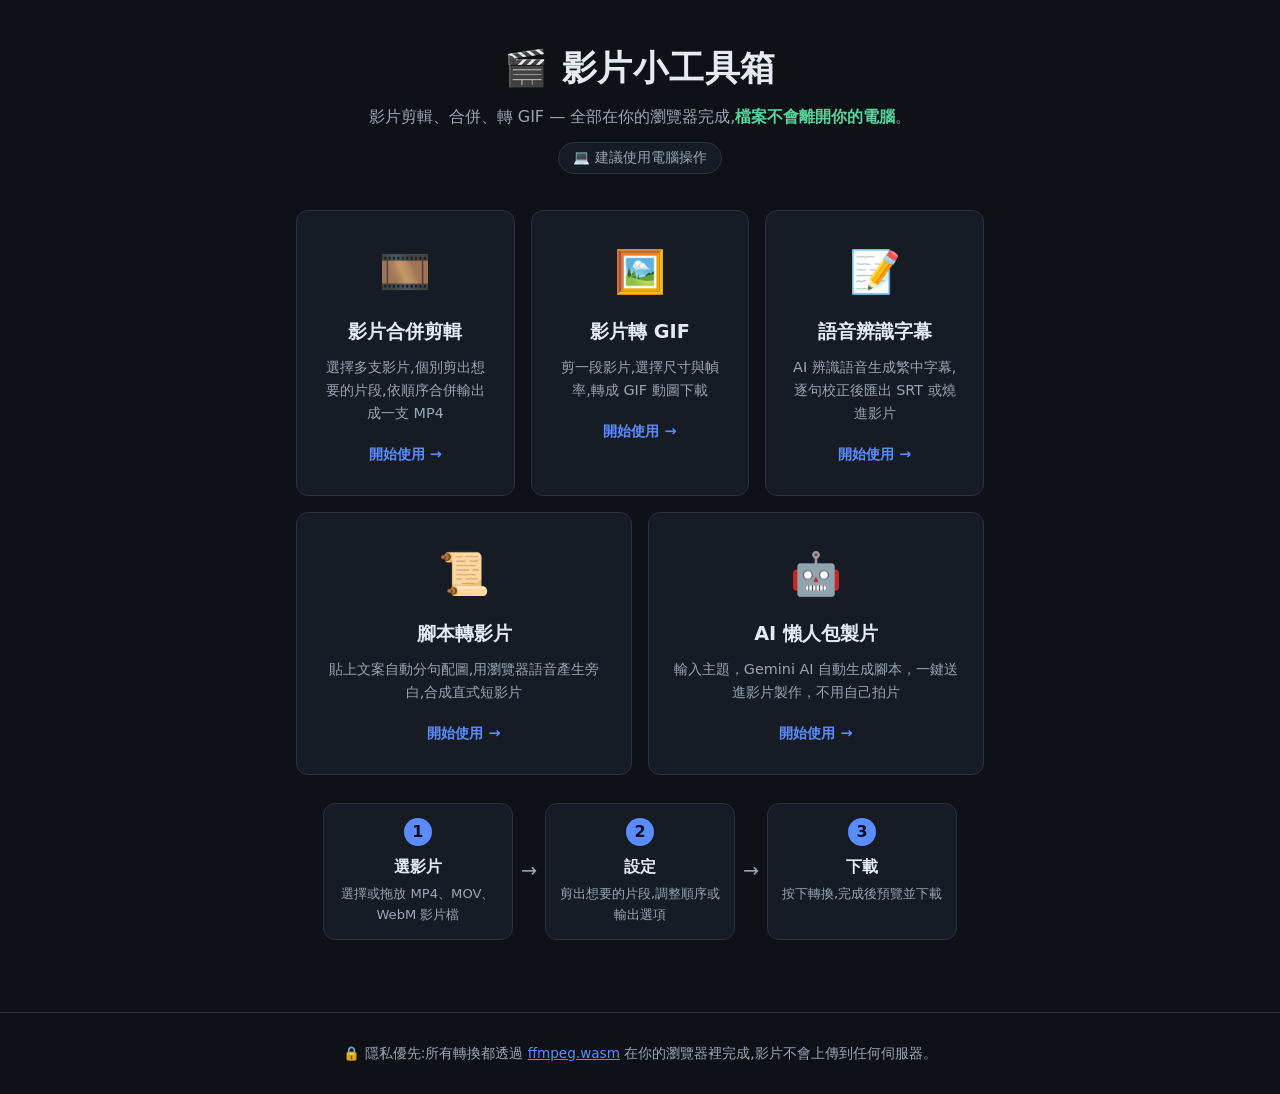
==== commit 9b1e7c12: "新增 AI 懶人包製片工具 (aistudio.html) - 新增 aistudio.html：輸入主題 → Gemini API 生成腳本 → 一鍵送進腳本轉影片 - API key 存於瀏覽器 " ====
--- a/index.html
+++ b/index.html
@@ -41,6 +41,12 @@
         <p>貼上文案自動分句配圖,用瀏覽器語音產生旁白,合成直式短影片</p>
         <span class="tool-go">開始使用 →</span>
       </a>
+      <a class="tool-card" href="aistudio.html">
+        <div class="tool-icon" aria-hidden="true">🤖</div>
+        <h2>AI 懶人包製片</h2>
+        <p>輸入主題，Gemini AI 自動生成腳本，一鍵送進影片製作，不用自己拍片</p>
+        <span class="tool-go">開始使用 →</span>
+      </a>
     </section>
 
     <section class="steps" aria-label="使用說明">
--- a/style.css
+++ b/style.css
@@ -1003,6 +1003,27 @@
   margin: 0;
 }
 
+.tpl-box { margin-top: 16px; }
+
+.tpl-box .option-group { margin: 4px 0 10px; }
+
+.tpl-topic {
+  flex: 1;
+  min-width: 200px;
+  background: var(--bg-inset);
+  color: var(--text);
+  border: 1px solid var(--border);
+  border-radius: 6px;
+  padding: 8px 10px;
+  font-family: inherit;
+  font-size: 0.92rem;
+}
+
+.tpl-topic:focus {
+  outline: none;
+  border-color: var(--accent);
+}
+
 .script-input {
   width: 100%;
   background: var(--bg-inset);
@@ -1104,9 +1125,263 @@
   flex-wrap: wrap;
 }
 
+/* ---- 場景素材與運鏡(摺疊) ---- */
+.scene-adv {
+  background: var(--bg-card);
+  border: 1px solid var(--border);
+  border-radius: 8px;
+  padding: 0 10px;
+}
+
+.scene-adv summary {
+  cursor: pointer;
+  padding: 8px 2px;
+  font-size: 0.85rem;
+  color: var(--text-dim);
+  user-select: none;
+}
+
+.scene-adv summary:hover { color: var(--text); }
+
+.scene-adv[open] summary { border-bottom: 1px solid var(--border); }
+
+.scene-adv .list-hint { margin: 6px 0; font-size: 0.8rem; }
+
+.scene-adv .field-row { margin: 8px 0 12px; }
+
+.scene-adv .field-row select {
+  flex: 1;
+  min-width: 160px;
+  background: var(--bg-inset);
+  color: var(--text);
+  border: 1px solid var(--border);
+  border-radius: 6px;
+  padding: 6px 10px;
+  font-family: inherit;
+  font-size: 0.88rem;
+}
+
+.media-row {
+  display: flex;
+  align-items: flex-start;
+  gap: 10px;
+  flex-wrap: wrap;
+  padding: 10px 0 2px;
+}
+
+.media-cell {
+  display: flex;
+  flex-direction: column;
+  gap: 4px;
+  align-items: center;
+}
+
+.media-thumb {
+  width: 60px;
+  height: 106px;
+  object-fit: cover;
+  border-radius: 6px;
+  border: 1px solid var(--border);
+  cursor: pointer;
+  display: block;
+}
+
+.media-thumb:hover { border-color: var(--accent); }
+
+.media-ctrl {
+  display: flex;
+  gap: 2px;
+}
+
+.media-ctrl .btn {
+  padding: 2px 6px;
+  font-size: 0.72rem;
+}
+
+.media-ctrl .btn:disabled {
+  opacity: 0.35;
+  cursor: not-allowed;
+}
+
+.media-add { align-self: center; }
+
+.media-cell { position: relative; }
+
+.media-video-badge {
+  position: absolute;
+  right: 4px;
+  top: 4px;
+  background: rgba(0, 0, 0, 0.65);
+  border-radius: 6px;
+  font-size: 0.72rem;
+  line-height: 1.5;
+  padding: 0 4px;
+  pointer-events: none;
+}
+
+/* ---- 場景音效 / BGM ---- */
+.sfx-row {
+  display: flex;
+  align-items: center;
+  gap: 8px;
+  flex-wrap: wrap;
+  margin: 4px 0 12px;
+}
+
+.sfx-name {
+  max-width: 40%;
+  overflow: hidden;
+  text-overflow: ellipsis;
+  white-space: nowrap;
+  font-size: 0.85rem;
+}
+
+.sfx-vol {
+  flex: 1;
+  min-width: 100px;
+  accent-color: var(--accent);
+}
+
+.bgm-row {
+  display: flex;
+  align-items: center;
+  gap: 10px;
+  flex-wrap: wrap;
+  margin: 8px 0;
+}
+
+.bgm-name {
+  color: var(--text-dim);
+  font-size: 0.9rem;
+  overflow: hidden;
+  text-overflow: ellipsis;
+  white-space: nowrap;
+  max-width: 55%;
+}
+
+.depth-status {
+  color: var(--text-dim);
+  font-size: 0.8rem;
+}
+
+.rec-live {
+  border-color: var(--error) !important;
+  color: var(--error) !important;
+  animation: rec-pulse 1s infinite;
+}
+
+@keyframes rec-pulse {
+  50% { opacity: 0.55; }
+}
+
 .scene-actions .btn:disabled {
   opacity: 0.35;
   cursor: not-allowed;
+}
+
+/* ---- 語音角色 ---- */
+.char-list {
+  list-style: none;
+  margin: 14px 0;
+  padding: 0;
+  display: flex;
+  flex-direction: column;
+  gap: 12px;
+}
+
+.char-card {
+  background: var(--bg-inset);
+  border: 1px solid var(--border);
+  border-radius: 10px;
+  padding: 12px 14px;
+}
+
+.char-head {
+  display: flex;
+  align-items: center;
+  gap: 8px;
+  flex-wrap: wrap;
+}
+
+.char-dot {
+  width: 14px;
+  height: 14px;
+  border-radius: 50%;
+  flex-shrink: 0;
+}
+
+.char-name {
+  flex: 1;
+  min-width: 100px;
+  background: var(--bg-card);
+  color: var(--text);
+  border: 1px solid var(--border);
+  border-radius: 6px;
+  padding: 6px 10px;
+  font-family: inherit;
+  font-size: 0.95rem;
+  font-weight: 600;
+}
+
+.char-name:focus {
+  outline: none;
+  border-color: var(--accent);
+}
+
+.char-tag {
+  color: var(--text-dim);
+  font-size: 0.78rem;
+  border: 1px solid var(--border);
+  border-radius: 999px;
+  padding: 2px 10px;
+}
+
+.range-val {
+  width: 46px;
+  flex-shrink: 0;
+  color: var(--text-dim);
+  font-size: 0.88rem;
+  text-align: right;
+}
+
+.char-colors {
+  display: flex;
+  align-items: center;
+  gap: 8px;
+  flex-wrap: wrap;
+  margin-top: 10px;
+}
+
+.char-colors .option-label { width: 48px; }
+
+.char-swatch {
+  width: 22px;
+  height: 22px;
+  border-radius: 50%;
+  border: 2px solid transparent;
+  cursor: pointer;
+  padding: 0;
+  transition: transform 0.1s, border-color 0.1s;
+}
+
+.char-swatch:hover { transform: scale(1.15); }
+
+.char-swatch.selected {
+  border-color: #fff;
+  box-shadow: 0 0 0 2px var(--accent);
+}
+
+.scene-char {
+  margin-left: auto;
+  max-width: 46%;
+  background: var(--bg-card);
+  color: var(--text);
+  border: 1px solid var(--border);
+  border-radius: 6px;
+  padding: 4px 8px;
+  font-family: inherit;
+  font-size: 0.85rem;
+  font-weight: 600;
 }
 
 .field-row {
@@ -1157,6 +1432,58 @@
   max-width: 100%;
   border-radius: 8px;
   background: #000;
+}
+
+.kokoro-box {
+  margin-top: 16px;
+  border: 1px solid rgba(99, 179, 237, 0.3);
+  background: rgba(99, 179, 237, 0.06);
+  border-radius: 10px;
+  padding: 14px 18px;
+  font-size: 0.88rem;
+}
+
+.kokoro-box h3 {
+  margin: 0 0 8px;
+  font-size: 0.95rem;
+  color: var(--accent);
+}
+
+.kokoro-box .field-row {
+  margin: 10px 0 12px;
+}
+
+.sel-small {
+  padding: 4px 8px;
+  border-radius: 6px;
+  border: 1px solid var(--border);
+  background: var(--surface);
+  color: var(--text);
+  font-size: 0.85rem;
+}
+
+.dur-input {
+  width: 64px;
+  padding: 3px 6px;
+  border-radius: 5px;
+  border: 1px solid var(--border);
+  background: var(--surface);
+  color: var(--text);
+  font-size: 0.82rem;
+  text-align: center;
+  margin: 0 4px;
+}
+
+.fal-key-input {
+  flex: 1;
+  min-width: 0;
+  padding: 6px 10px;
+  border-radius: 6px;
+  border: 1px solid var(--border);
+  background: var(--surface);
+  color: var(--text);
+  font-size: 0.85rem;
+  font-family: monospace;
 }
 
 .howto-box {
@@ -1213,9 +1540,121 @@
   background: #000;
 }
 
+.scene-thumb.has-img {
+  cursor: pointer;
+  position: relative;
+}
+
+.scene-thumb.has-img:hover { border-color: var(--accent); }
+
+.thumb-crop-badge {
+  position: absolute;
+  right: 3px;
+  bottom: 3px;
+  background: rgba(0, 0, 0, 0.65);
+  border-radius: 6px;
+  font-size: 0.7rem;
+  line-height: 1.5;
+  padding: 0 4px;
+  pointer-events: none;
+}
+
+/* ---- 裁剪彈窗 ---- */
+.modal-backdrop[hidden] { display: none; } /* display:flex 會蓋過 hidden,需明確處理 */
+
+.modal-backdrop {
+  position: fixed;
+  inset: 0;
+  background: rgba(0, 0, 0, 0.65);
+  display: flex;
+  align-items: center;
+  justify-content: center;
+  padding: 16px;
+  z-index: 50;
+}
+
+.modal {
+  background: var(--bg-card);
+  border: 1px solid var(--border);
+  border-radius: var(--radius);
+  width: min(640px, 100%);
+  max-height: 92vh;
+  overflow: auto;
+  padding: 16px 18px 18px;
+}
+
+.modal-head {
+  display: flex;
+  align-items: center;
+  justify-content: space-between;
+  gap: 12px;
+}
+
+.modal-head h3 {
+  margin: 0;
+  font-size: 1.05rem;
+}
+
+.crop-area {
+  display: flex;
+  justify-content: center;
+  margin: 14px 0;
+}
+
+.crop-stage {
+  position: relative;
+  overflow: hidden;      /* 讓框外遮罩(box-shadow)不外溢 */
+  touch-action: none;    /* 拖曳時不觸發頁面捲動(觸控) */
+  user-select: none;
+  border-radius: 6px;
+  line-height: 0;
+}
+
+#crop-canvas { display: block; }
+
+.crop-box {
+  position: absolute;
+  box-sizing: border-box;
+  border: 2px solid var(--accent);
+  box-shadow: 0 0 0 9999px rgba(0, 0, 0, 0.6); /* 框外半透明黑遮罩 */
+  cursor: move;
+}
+
+.crop-handle {
+  position: absolute;
+  width: 18px;
+  height: 18px;
+  background: var(--accent);
+  border: 2px solid #fff;
+  border-radius: 50%;
+  box-sizing: border-box;
+}
+
+.crop-handle[data-corner="nw"] { left: -10px; top: -10px; cursor: nwse-resize; }
+.crop-handle[data-corner="ne"] { right: -10px; top: -10px; cursor: nesw-resize; }
+.crop-handle[data-corner="sw"] { left: -10px; bottom: -10px; cursor: nesw-resize; }
+.crop-handle[data-corner="se"] { right: -10px; bottom: -10px; cursor: nwse-resize; }
+
+.modal-actions {
+  display: flex;
+  gap: 10px;
+  justify-content: flex-end;
+  flex-wrap: wrap;
+}
+
+.modal-actions .btn-primary {
+  width: auto;
+  margin-top: 0;
+}
+
 @media (max-width: 560px) {
   .scene-card { flex-wrap: wrap; }
+  .scene-head { flex-wrap: wrap; }
+  .scene-char { margin-left: 0; max-width: 100%; }
+  .char-head .btn { flex-shrink: 0; }
   .wizard-actions { flex-direction: column; }
+  .modal { padding: 12px; }
+  .modal-actions .btn { flex: 1; }
 }
 
 /* ---- 頁尾 ---- */
@@ -1239,3 +1678,86 @@
   .item-info { min-width: 60%; }
   .item-actions { width: 100%; justify-content: flex-end; }
 }
+
+/* ========================================
+   腳本轉影片 — 極致版新增樣式
+   ======================================== */
+
+/* ---- 場景拖曳排序 ---- */
+.drag-handle {
+  cursor: grab;
+  color: var(--text-dim);
+  font-size: 1.2rem;
+  user-select: none;
+  flex-shrink: 0;
+  align-self: center;
+  padding: 0 4px;
+  opacity: 0.45;
+  transition: opacity 0.15s, color 0.15s;
+  letter-spacing: -1px;
+  line-height: 1;
+}
+.drag-handle:hover { opacity: 1; color: var(--accent); }
+.drag-handle:active { cursor: grabbing; }
+.scene-card.dragging { opacity: 0.3; border-style: dashed; }
+.scene-card.drag-over {
+  border-color: var(--accent);
+  background: rgba(91, 140, 255, 0.1);
+  box-shadow: 0 0 0 2px var(--accent) inset;
+}
+
+/* ---- 場景搜尋 ---- */
+.scene-search-row {
+  display: flex;
+  align-items: center;
+  gap: 8px;
+  margin: 10px 0 6px;
+}
+.scene-search {
+  flex: 1;
+  background: var(--bg-inset);
+  color: var(--text);
+  border: 1px solid var(--border);
+  border-radius: 8px;
+  padding: 8px 12px;
+  font-family: inherit;
+  font-size: 0.9rem;
+}
+.scene-search:focus { outline: none; border-color: var(--accent); }
+.scene-search-count {
+  color: var(--text-dim);
+  font-size: 0.8rem;
+  flex-shrink: 0;
+  white-space: nowrap;
+}
+
+/* ---- 場景預估時長徽章 ---- */
+.scene-dur {
+  margin-left: 4px;
+  color: var(--text-dim);
+  font-size: 0.73rem;
+  background: var(--bg-card);
+  border: 1px solid var(--border);
+  border-radius: 999px;
+  padding: 1px 8px;
+  flex-shrink: 0;
+  white-space: nowrap;
+}
+
+/* ---- 批次 AI 生圖狀態列 ---- */
+.batch-ai-row {
+  display: flex;
+  align-items: center;
+  gap: 8px;
+  flex-wrap: wrap;
+  margin: 4px 0;
+}
+
+/* ---- 輸出設定 fieldset ---- */
+.output-fieldset .option-group { margin: 8px 0 4px; }
+
+/* ---- 字幕 Y 位置滑桿 ---- */
+.pos-y-row { margin: 8px 0; }
+
+/* ---- 濾鏡 chip 寬一點 ---- */
+.filter-group .chip span { min-width: 48px; text-align: center; }
